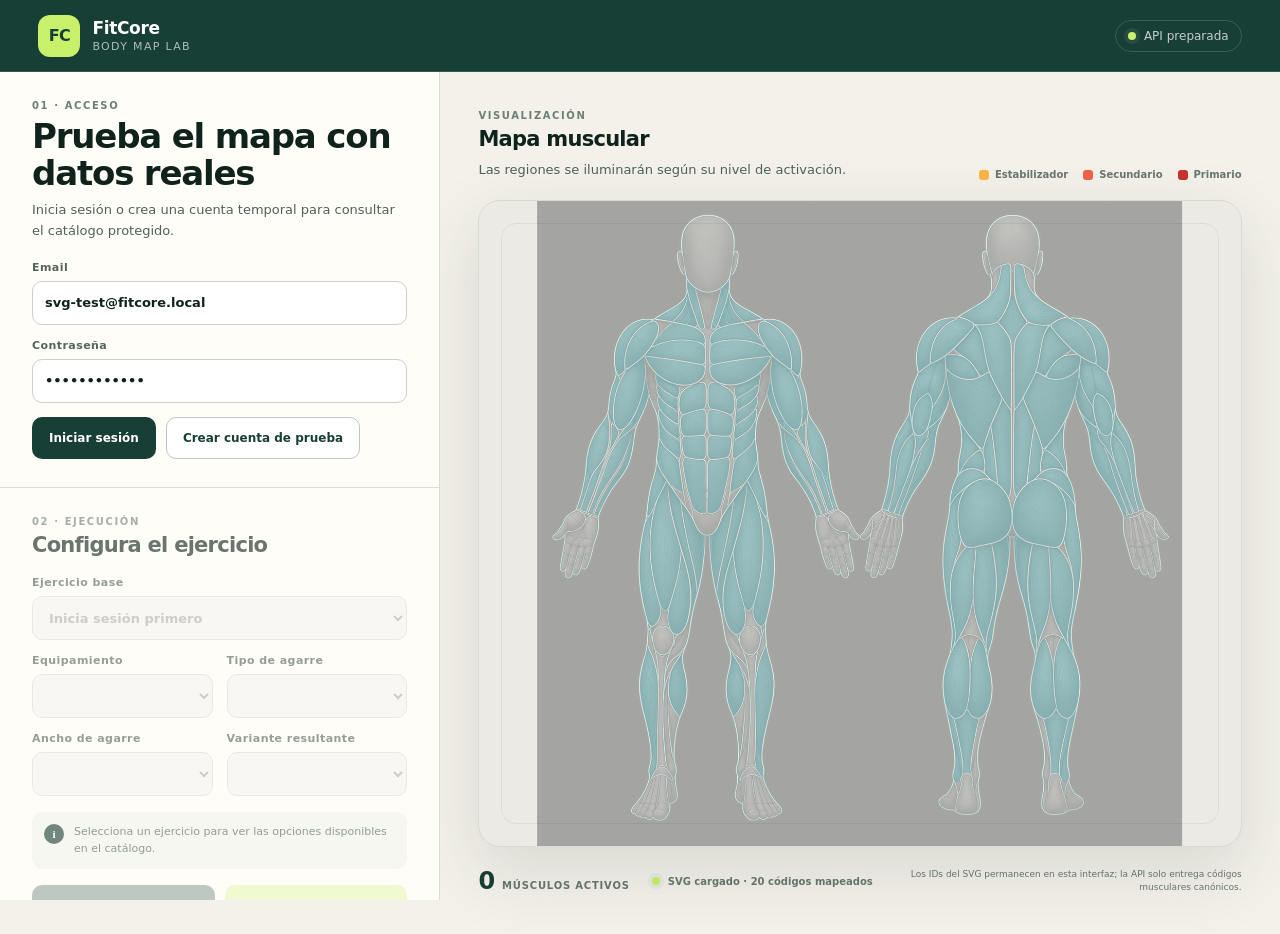
==== src/main/resources/static/body-map-demo/index.html @ 1ce8ceb6 "feat: add interactive body map demo" ====
<!doctype html>
<html lang="es">
<head>
    <meta charset="utf-8">
    <meta name="viewport" content="width=device-width, initial-scale=1">
    <meta name="description" content="Laboratorio visual del mapa muscular de FitCore">
    <title>FitCore · Body Map Lab</title>
    <link rel="stylesheet" href="./styles.css">
</head>
<body>
<header class="topbar">
    <a class="brand" href="#" aria-label="FitCore Body Map Lab">
        <span class="brand-mark">FC</span>
        <span><strong>FitCore</strong><small>Body Map Lab</small></span>
    </a>
    <div class="api-status" id="api-status" data-state="idle">
        <span class="status-dot"></span><span id="api-status-text">Conectando con la API</span>
    </div>
</header>

<main class="workspace">
    <aside class="control-panel" aria-label="Configuración de la prueba">
        <section class="panel-section auth-section">
            <div class="section-heading">
                <span class="eyebrow">01 · Acceso</span>
                <h1>Prueba el mapa con datos reales</h1>
                <p>Inicia sesión o crea una cuenta temporal para consultar el catálogo protegido.</p>
            </div>
            <div class="auth-form" id="auth-form">
                <label>Email<input id="email" type="email" value="svg-test@fitcore.local" autocomplete="email"></label>
                <label>Contraseña<input id="password" type="password" value="TestPass123!" autocomplete="current-password"></label>
                <div class="button-row">
                    <button class="button button-primary" id="login-button" type="button">Iniciar sesión</button>
                    <button class="button button-secondary" id="register-button" type="button">Crear cuenta de prueba</button>
                </div>
            </div>
            <div class="signed-user" id="signed-user" hidden>
                <span class="user-avatar" id="user-avatar">ST</span>
                <span><strong id="user-email"></strong><small>Sesión JWT activa</small></span>
                <button class="text-button" id="logout-button" type="button">Salir</button>
            </div>
        </section>

        <section class="panel-section selection-section" id="selection-section" aria-disabled="true">
            <div class="section-heading compact">
                <span class="eyebrow">02 · Ejecución</span>
                <h2>Configura el ejercicio</h2>
            </div>
            <div class="field-grid">
                <label class="field-full">Ejercicio base
                    <select id="exercise-select" disabled><option>Inicia sesión primero</option></select>
                </label>
                <label>Equipamiento
                    <select id="equipment-select" disabled></select>
                </label>
                <label>Tipo de agarre
                    <select id="grip-type-select" disabled></select>
                </label>
                <label>Ancho de agarre
                    <select id="grip-width-select" disabled></select>
                </label>
                <label>Variante resultante
                    <select id="variant-select" disabled></select>
                </label>
            </div>
            <div class="variant-summary" id="variant-summary">
                <span class="summary-icon">i</span>
                <p>Selecciona un ejercicio para ver las opciones disponibles en el catálogo.</p>
            </div>
            <div class="button-row action-row">
                <button class="button button-primary" id="preview-button" type="button" disabled>Previsualizar</button>
                <button class="button button-accent" id="add-button" type="button" disabled>Añadir a sesión</button>
            </div>
        </section>

        <section class="panel-section session-section">
            <div class="section-heading compact session-heading">
                <div><span class="eyebrow">03 · Sesión</span><h2>Ejercicios realizados</h2></div>
                <button class="text-button" id="clear-button" type="button">Limpiar</button>
            </div>
            <div class="session-list" id="session-list">
                <div class="empty-state"><span>0</span><p>Añade ejercicios para combinar sus activaciones.</p></div>
            </div>
        </section>
    </aside>

    <section class="map-panel" aria-label="Mapa muscular">
        <div class="map-toolbar">
            <div>
                <span class="eyebrow">Visualización</span>
                <h2 id="map-title">Mapa muscular</h2>
                <p id="map-subtitle">Las regiones se iluminarán según su nivel de activación.</p>
            </div>
            <div class="legend" aria-label="Leyenda de activación">
                <span><i class="legend-swatch stabilizer"></i>Estabilizador</span>
                <span><i class="legend-swatch secondary"></i>Secundario</span>
                <span><i class="legend-swatch primary"></i>Primario</span>
            </div>
        </div>

        <div class="map-stage" id="body-map-stage" aria-live="polite">
            <div class="map-loading" id="map-loading"><span class="loader"></span><p>Cargando anatomía…</p></div>
        </div>

        <footer class="map-footer">
            <div class="activation-count"><strong id="active-count">0</strong><span>músculos activos</span></div>
            <div class="diagnostic" id="diagnostic"><span class="status-dot"></span><span>Esperando selección</span></div>
            <p>Los IDs del SVG permanecen en esta interfaz; la API solo entrega códigos musculares canónicos.</p>
        </footer>
    </section>
</main>

<div class="toast-region" id="toast-region" aria-live="polite"></div>
<script src="./app.js" defer></script>
</body>
</html>
---- src/main/resources/static/body-map-demo/styles.css ----
:root {
    --ink: #10221c;
    --ink-soft: #50615a;
    --paper: #f3f1ea;
    --surface: #fffdf8;
    --line: #dcded5;
    --forest: #173f35;
    --mint: #dcece4;
    --lime: #c9f06b;
    --amber: #ffb44a;
    --coral: #ee6548;
    --red: #c9322e;
    --shadow: 0 24px 70px rgba(30, 49, 42, .13);
    font-family: Inter, ui-sans-serif, system-ui, -apple-system, BlinkMacSystemFont, "Segoe UI", sans-serif;
    color: var(--ink);
    background: var(--paper);
}

* { box-sizing: border-box; }
body { margin: 0; min-width: 320px; min-height: 100vh; background: var(--paper); }
button, input, select { font: inherit; }
button, select { cursor: pointer; }
button:focus-visible, input:focus-visible, select:focus-visible { outline: 3px solid rgba(201, 240, 107, .75); outline-offset: 2px; }

.topbar {
    min-height: 72px; display: flex; align-items: center; justify-content: space-between;
    padding: 12px clamp(18px, 3vw, 44px); background: var(--forest); color: white;
    border-bottom: 1px solid rgba(255,255,255,.12);
}
.brand { display: inline-flex; align-items: center; gap: 12px; color: inherit; text-decoration: none; }
.brand-mark { display: grid; place-items: center; width: 42px; height: 42px; border-radius: 12px; background: var(--lime); color: var(--forest); font-weight: 900; letter-spacing: -.05em; }
.brand strong, .brand small { display: block; }
.brand strong { font-size: 17px; letter-spacing: -.02em; }
.brand small { margin-top: 2px; color: rgba(255,255,255,.65); font-size: 11px; letter-spacing: .12em; text-transform: uppercase; }
.api-status { display: flex; gap: 8px; align-items: center; padding: 8px 12px; border: 1px solid rgba(255,255,255,.15); border-radius: 999px; font-size: 12px; color: rgba(255,255,255,.75); }
.status-dot { width: 8px; height: 8px; border-radius: 50%; background: #a6afa9; box-shadow: 0 0 0 4px rgba(166,175,169,.12); }
.api-status[data-state="ok"] .status-dot, .diagnostic[data-state="ok"] .status-dot { background: var(--lime); }
.api-status[data-state="error"] .status-dot, .diagnostic[data-state="error"] .status-dot { background: var(--coral); }

.workspace { display: grid; grid-template-columns: minmax(360px, 440px) 1fr; min-height: calc(100vh - 72px); }
.control-panel { border-right: 1px solid var(--line); background: var(--surface); overflow-y: auto; max-height: calc(100vh - 72px); }
.panel-section { padding: 28px 32px; border-bottom: 1px solid var(--line); }
.panel-section[aria-disabled="true"] { opacity: .62; }
.eyebrow { display: block; margin-bottom: 7px; color: #6e7e76; font-size: 10px; font-weight: 800; letter-spacing: .16em; text-transform: uppercase; }
.section-heading h1, .section-heading h2, .map-toolbar h2 { margin: 0; letter-spacing: -.035em; line-height: 1.08; }
.section-heading h1 { font-size: clamp(25px, 3vw, 34px); }
.section-heading h2, .map-toolbar h2 { font-size: 21px; }
.section-heading p, .map-toolbar p { margin: 9px 0 0; color: var(--ink-soft); font-size: 13px; line-height: 1.55; }
.section-heading.compact { margin-bottom: 18px; }

.auth-form, .field-grid { display: grid; grid-template-columns: 1fr 1fr; gap: 14px; margin-top: 20px; }
.auth-form label:first-child, .auth-form label:nth-child(2), .auth-form .button-row, .field-full { grid-column: 1 / -1; }
label { display: grid; gap: 7px; color: #53645d; font-size: 11px; font-weight: 750; letter-spacing: .04em; }
input, select { width: 100%; height: 44px; padding: 0 12px; border: 1px solid #ccd1c9; border-radius: 10px; background: #fff; color: var(--ink); font-size: 13px; transition: border-color .18s, box-shadow .18s; }
input:hover, select:hover { border-color: #97a49e; }
input:focus, select:focus { border-color: var(--forest); box-shadow: 0 0 0 3px rgba(23,63,53,.09); outline: 0; }
select:disabled, input:disabled { cursor: not-allowed; background: #f1f1ed; color: #8b938f; }
.button-row { display: flex; gap: 10px; flex-wrap: wrap; }
.button { min-height: 42px; padding: 0 16px; border-radius: 10px; border: 1px solid transparent; font-size: 12px; font-weight: 800; transition: transform .18s, background .18s, border-color .18s; }
.button:hover:not(:disabled) { transform: translateY(-1px); }
.button:disabled { opacity: .45; cursor: not-allowed; }
.button-primary { background: var(--forest); color: white; }
.button-secondary { background: white; color: var(--forest); border-color: #bdc8c2; }
.button-accent { background: var(--lime); color: var(--forest); }
.action-row .button { flex: 1; }
.text-button { border: 0; background: transparent; color: #687871; font-size: 11px; font-weight: 800; padding: 5px; }
.text-button:hover { color: var(--red); }

.signed-user { align-items: center; gap: 11px; margin-top: 20px; padding: 12px; border-radius: 12px; background: var(--mint); }
.signed-user:not([hidden]) { display: flex; }
.user-avatar { display: grid; place-items: center; width: 36px; height: 36px; border-radius: 50%; background: var(--forest); color: white; font-size: 11px; font-weight: 900; }
.signed-user > span:nth-child(2) { min-width: 0; flex: 1; }
.signed-user strong, .signed-user small { display: block; overflow: hidden; text-overflow: ellipsis; white-space: nowrap; }
.signed-user strong { font-size: 12px; }.signed-user small { margin-top: 2px; color: #61736b; font-size: 10px; }

.variant-summary { display: flex; gap: 10px; margin: 16px 0; padding: 12px; background: #f2f4ee; border-radius: 11px; color: var(--ink-soft); }
.summary-icon { display: grid; place-items: center; flex: 0 0 20px; height: 20px; border-radius: 50%; background: var(--forest); color: white; font: 800 11px/1 serif; }
.variant-summary p { margin: 0; font-size: 11px; line-height: 1.5; }
.session-heading { display: flex; align-items: flex-end; justify-content: space-between; }
.session-list { display: grid; gap: 8px; }
.empty-state { display: flex; align-items: center; gap: 12px; color: #7d8983; }
.empty-state span { display: grid; place-items: center; width: 34px; height: 34px; border: 1px dashed #abb4af; border-radius: 9px; font-weight: 800; }
.empty-state p { margin: 0; font-size: 11px; line-height: 1.4; }
.session-item { display: grid; grid-template-columns: 30px 1fr auto; align-items: center; gap: 10px; padding: 10px; border: 1px solid var(--line); border-radius: 11px; background: white; }
.session-index { display: grid; place-items: center; width: 28px; height: 28px; border-radius: 8px; background: var(--mint); font-size: 10px; font-weight: 900; }
.session-item strong, .session-item small { display: block; }
.session-item strong { font-size: 11px; }.session-item small { margin-top: 3px; color: #74817b; font-size: 9px; }
.remove-button { width: 26px; height: 26px; border: 0; border-radius: 8px; background: #f5eee9; color: #a14a38; font-weight: 900; }

.map-panel { min-width: 0; padding: clamp(22px, 3vw, 42px); display: grid; grid-template-rows: auto minmax(480px, 1fr) auto; gap: 20px; overflow: hidden; }
.map-toolbar { display: flex; align-items: flex-end; justify-content: space-between; gap: 28px; }
.legend { display: flex; gap: 15px; flex-wrap: wrap; justify-content: flex-end; }
.legend span { display: inline-flex; align-items: center; gap: 6px; color: #68766f; font-size: 10px; font-weight: 700; }
.legend-swatch { width: 10px; height: 10px; border-radius: 3px; }.legend-swatch.stabilizer { background: var(--amber); }.legend-swatch.secondary { background: var(--coral); }.legend-swatch.primary { background: var(--red); }
.map-stage { position: relative; min-height: 500px; overflow: hidden; border: 1px solid #d7dcd4; border-radius: 22px; background: #ebeae4; box-shadow: var(--shadow); }
.map-stage::before { content: ""; position: absolute; inset: 22px; border: 1px solid rgba(23,63,53,.07); border-radius: 15px; pointer-events: none; z-index: 2; }
.map-stage svg { display: block; width: 100%; height: 100%; max-height: calc(100vh - 255px); min-height: 500px; }
.map-stage svg [data-fitcore-muscle] { transition: fill .35s ease, opacity .35s ease, filter .35s ease; fill: var(--muscle-color) !important; opacity: .94 !important; filter: drop-shadow(0 0 5px color-mix(in srgb, var(--muscle-color), transparent 45%)); }
.map-stage svg [data-fitcore-level="1"] { --muscle-color: var(--amber); }
.map-stage svg [data-fitcore-level="2"] { --muscle-color: var(--coral); }
.map-stage svg [data-fitcore-level="3"] { --muscle-color: var(--red); }
.map-loading { position: absolute; inset: 0; z-index: 5; display: grid; place-content: center; justify-items: center; color: #68766f; font-size: 12px; background: #ebeae4; }
.loader { width: 34px; height: 34px; border: 3px solid #cbd0ca; border-top-color: var(--forest); border-radius: 50%; animation: spin .8s linear infinite; }
@keyframes spin { to { transform: rotate(360deg); } }
.map-footer { display: grid; grid-template-columns: auto auto 1fr; align-items: center; gap: 22px; color: #68766f; }
.activation-count { display: flex; align-items: baseline; gap: 7px; }.activation-count strong { font-size: 24px; color: var(--forest); }.activation-count span { font-size: 10px; font-weight: 800; text-transform: uppercase; letter-spacing: .08em; }
.diagnostic { display: flex; align-items: center; gap: 8px; font-size: 10px; font-weight: 700; }
.map-footer p { margin: 0; text-align: right; font-size: 9px; line-height: 1.45; }
.toast-region { position: fixed; right: 22px; bottom: 22px; z-index: 20; display: grid; gap: 8px; }
.toast { max-width: 340px; padding: 12px 14px; border-radius: 11px; background: var(--forest); color: white; box-shadow: var(--shadow); font-size: 11px; animation: toast-in .2s ease-out; }
.toast.error { background: #8f352b; }
@keyframes toast-in { from { opacity: 0; transform: translateY(8px); } }

@media (max-width: 980px) {
    .workspace { grid-template-columns: 1fr; }
    .control-panel { max-height: none; border-right: 0; }
    .map-panel { min-height: 760px; }
    .map-stage svg { max-height: 650px; }
}
@media (max-width: 600px) {
    .topbar { min-height: 64px; }.api-status { padding: 7px; }.api-status span:last-child { display: none; }
    .panel-section, .map-panel { padding: 22px 18px; }
    .auth-form, .field-grid { grid-template-columns: 1fr; }.field-full { grid-column: auto; }
    .map-toolbar { align-items: flex-start; flex-direction: column; }.legend { justify-content: flex-start; }
    .map-footer { grid-template-columns: 1fr 1fr; }.map-footer p { grid-column: 1 / -1; text-align: left; }
}
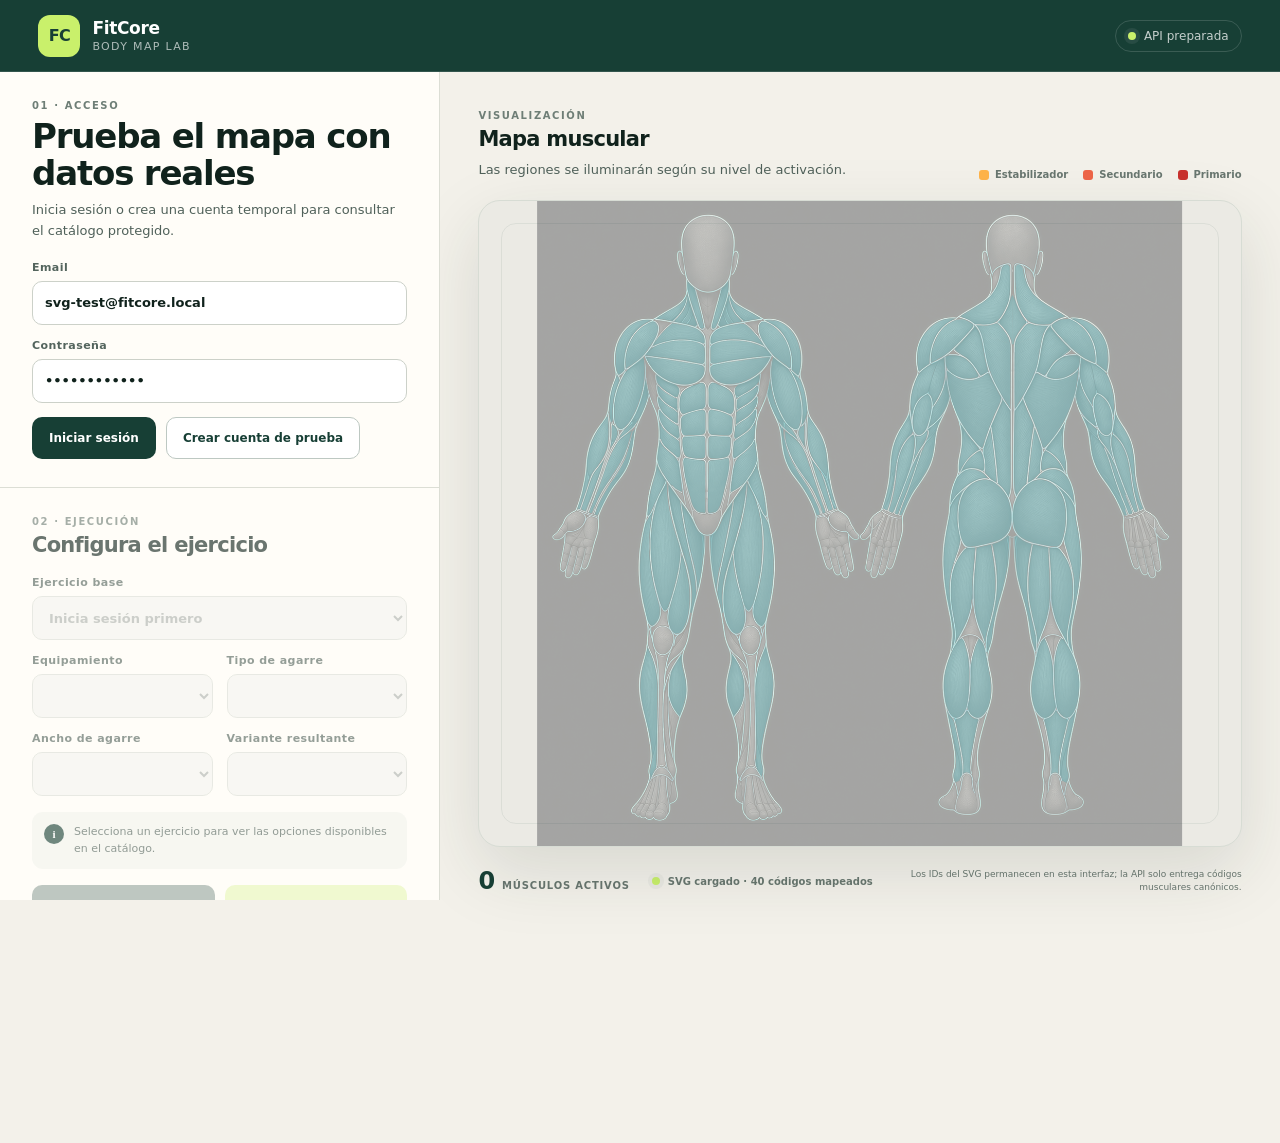
==== commit 7ccc9d3c: "feat: add session stabilizer display mode" ====
--- a/src/main/resources/static/body-map-demo/index.html
+++ b/src/main/resources/static/body-map-demo/index.html
@@ -81,6 +81,11 @@
             <div class="session-list" id="session-list">
                 <div class="empty-state"><span>0</span><p>Añade ejercicios para combinar sus activaciones.</p></div>
             </div>
+            <label class="session-toggle">
+                <input id="session-stabilizers" type="checkbox">
+                <span class="toggle-track" aria-hidden="true"></span>
+                <span><strong>Mostrar estabilizadores</strong><small>Ocultos por defecto en el resumen de sesión</small></span>
+            </label>
         </section>
     </aside>
 
--- a/src/main/resources/static/body-map-demo/styles.css
+++ b/src/main/resources/static/body-map-demo/styles.css
@@ -77,6 +77,16 @@
 .summary-icon { display: grid; place-items: center; flex: 0 0 20px; height: 20px; border-radius: 50%; background: var(--forest); color: white; font: 800 11px/1 serif; }
 .variant-summary p { margin: 0; font-size: 11px; line-height: 1.5; }
 .session-heading { display: flex; align-items: flex-end; justify-content: space-between; }
+.session-toggle { margin-top: 16px; padding: 13px 14px; border: 1px solid var(--line); border-radius: 14px; display: flex; align-items: center; gap: 11px; cursor: pointer; background: #f8faf7; }
+.session-toggle input { position: absolute; opacity: 0; pointer-events: none; }
+.session-toggle > span:last-child { display: grid; gap: 2px; }
+.session-toggle strong { font-size: 12px; }
+.session-toggle small { color: var(--ink-soft); font-size: 10px; }
+.toggle-track { position: relative; width: 35px; height: 20px; flex: 0 0 35px; border-radius: 999px; background: #c9d0cc; transition: .2s ease; }
+.toggle-track::after { content: ''; position: absolute; width: 14px; height: 14px; left: 3px; top: 3px; border-radius: 50%; background: white; box-shadow: 0 1px 3px #0003; transition: .2s ease; }
+.session-toggle input:checked + .toggle-track { background: var(--forest); }
+.session-toggle input:checked + .toggle-track::after { transform: translateX(15px); }
+.session-toggle input:focus-visible + .toggle-track { outline: 3px solid color-mix(in srgb, var(--lime), transparent 35%); outline-offset: 2px; }
 .session-list { display: grid; gap: 8px; }
 .empty-state { display: flex; align-items: center; gap: 12px; color: #7d8983; }
 .empty-state span { display: grid; place-items: center; width: 34px; height: 34px; border: 1px dashed #abb4af; border-radius: 9px; font-weight: 800; }
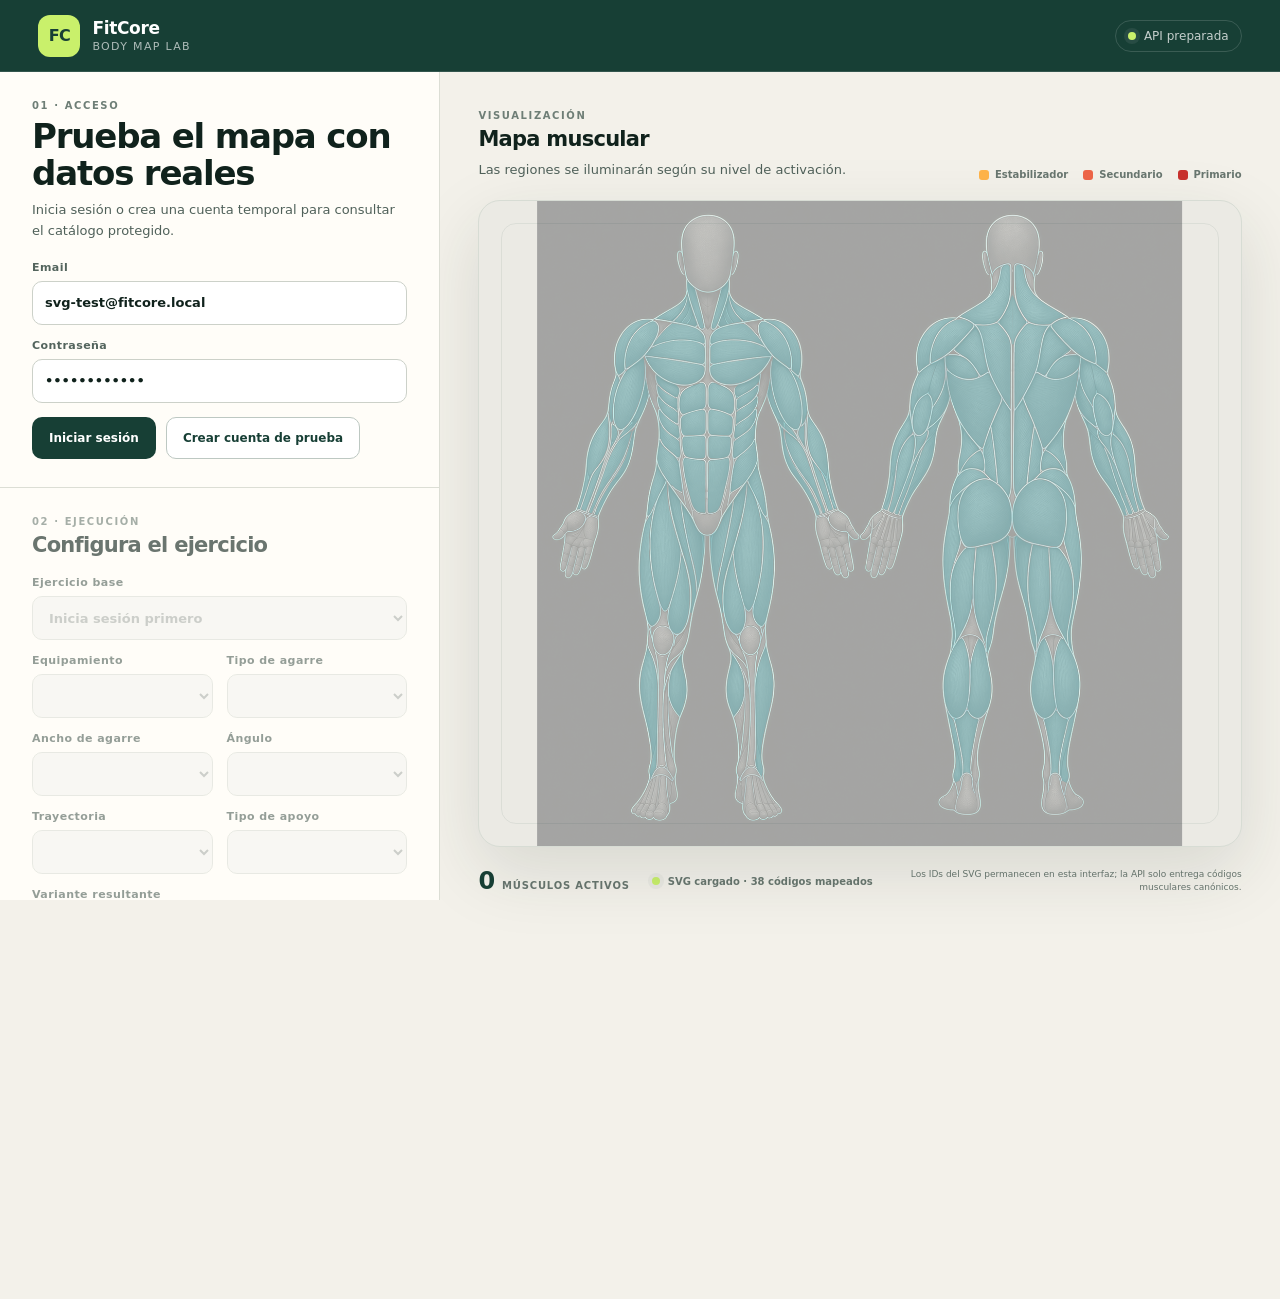
==== commit 2ee70dd4: "fix: align body map demo with canonical muscle codes" ====
--- a/src/main/resources/static/body-map-demo/index.html
+++ b/src/main/resources/static/body-map-demo/index.html
@@ -59,7 +59,16 @@
                 <label>Ancho de agarre
                     <select id="grip-width-select" disabled></select>
                 </label>
-                <label>Variante resultante
+                <label>Ángulo
+                    <select id="bench-angle-select" disabled></select>
+                </label>
+                <label>Trayectoria
+                    <select id="trajectory-select" disabled></select>
+                </label>
+                <label>Tipo de apoyo
+                    <select id="support-type-select" disabled></select>
+                </label>
+                <label class="field-full">Variante resultante
                     <select id="variant-select" disabled></select>
                 </label>
             </div>
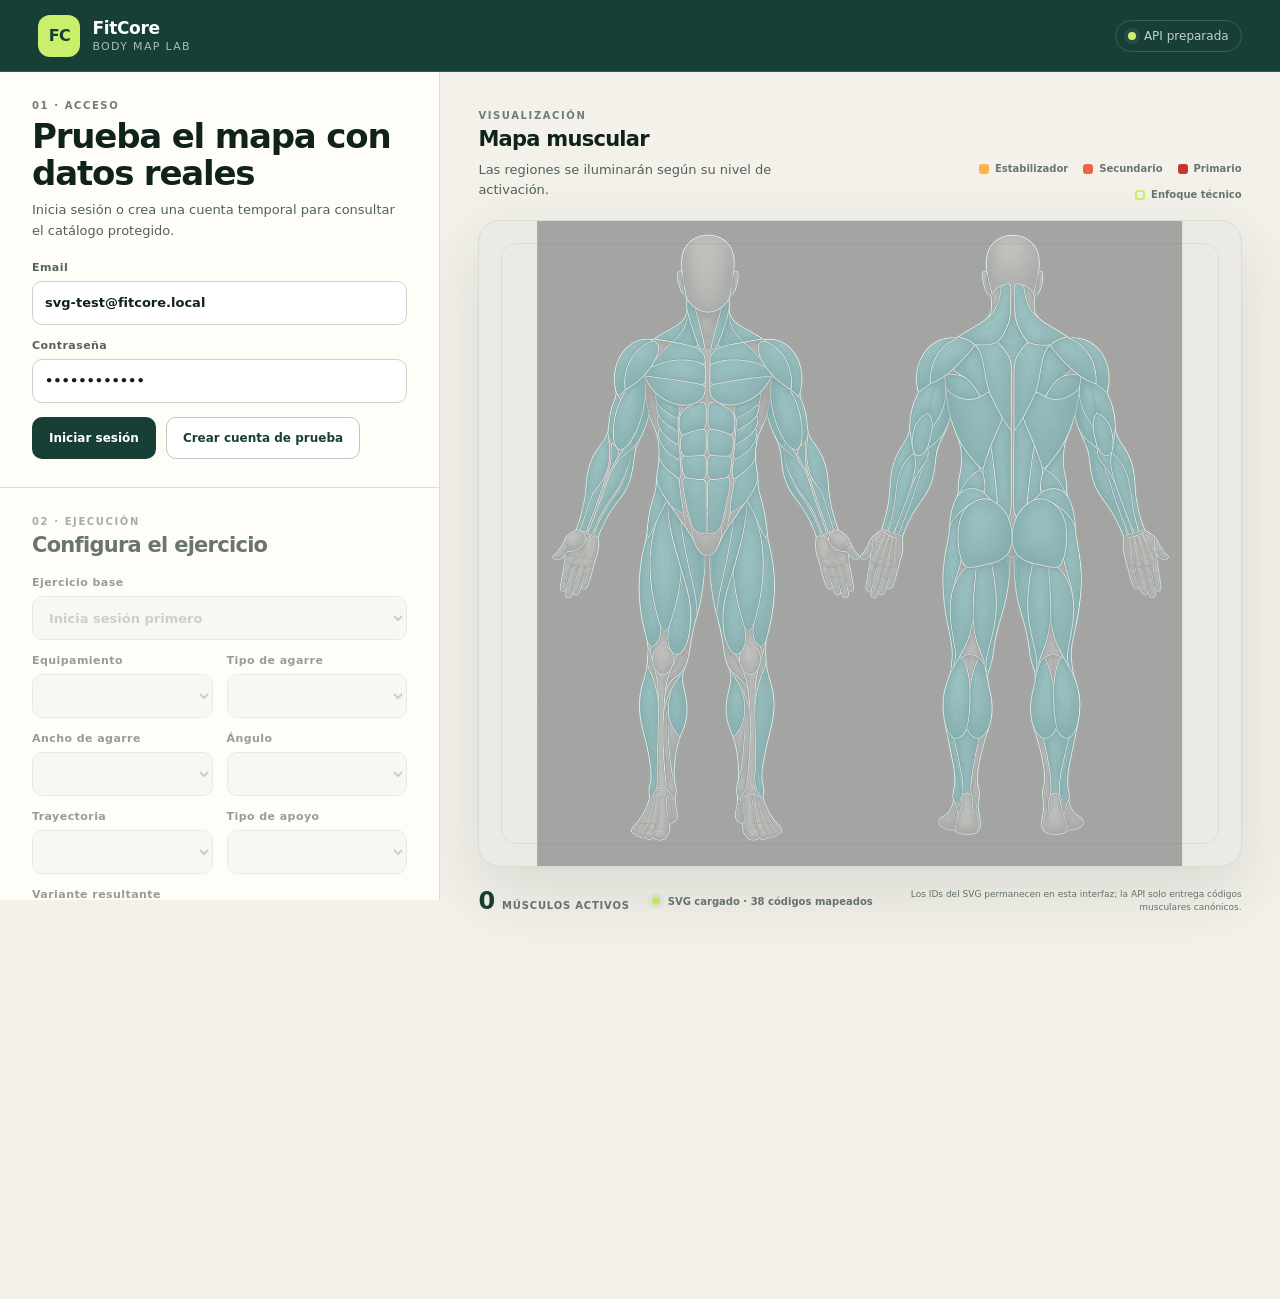
==== commit ba5ed60f: "fix: show pull-up technical focus in body map" ====
--- a/src/main/resources/static/body-map-demo/index.html
+++ b/src/main/resources/static/body-map-demo/index.html
@@ -109,6 +109,7 @@
                 <span><i class="legend-swatch stabilizer"></i>Estabilizador</span>
                 <span><i class="legend-swatch secondary"></i>Secundario</span>
                 <span><i class="legend-swatch primary"></i>Primario</span>
+                <span><i class="legend-swatch focus"></i>Enfoque técnico</span>
             </div>
         </div>
 
--- a/src/main/resources/static/body-map-demo/styles.css
+++ b/src/main/resources/static/body-map-demo/styles.css
@@ -36,6 +36,7 @@
 .status-dot { width: 8px; height: 8px; border-radius: 50%; background: #a6afa9; box-shadow: 0 0 0 4px rgba(166,175,169,.12); }
 .api-status[data-state="ok"] .status-dot, .diagnostic[data-state="ok"] .status-dot { background: var(--lime); }
 .api-status[data-state="error"] .status-dot, .diagnostic[data-state="error"] .status-dot { background: var(--coral); }
+.diagnostic[data-state="warning"] .status-dot { background: var(--amber); }
 
 .workspace { display: grid; grid-template-columns: minmax(360px, 440px) 1fr; min-height: calc(100vh - 72px); }
 .control-panel { border-right: 1px solid var(--line); background: var(--surface); overflow-y: auto; max-height: calc(100vh - 72px); }
@@ -76,6 +77,7 @@
 .variant-summary { display: flex; gap: 10px; margin: 16px 0; padding: 12px; background: #f2f4ee; border-radius: 11px; color: var(--ink-soft); }
 .summary-icon { display: grid; place-items: center; flex: 0 0 20px; height: 20px; border-radius: 50%; background: var(--forest); color: white; font: 800 11px/1 serif; }
 .variant-summary p { margin: 0; font-size: 11px; line-height: 1.5; }
+.variant-summary small { display: block; margin-top: 4px; color: #61736b; }
 .session-heading { display: flex; align-items: flex-end; justify-content: space-between; }
 .session-toggle { margin-top: 16px; padding: 13px 14px; border: 1px solid var(--line); border-radius: 14px; display: flex; align-items: center; gap: 11px; cursor: pointer; background: #f8faf7; }
 .session-toggle input { position: absolute; opacity: 0; pointer-events: none; }
@@ -101,7 +103,7 @@
 .map-toolbar { display: flex; align-items: flex-end; justify-content: space-between; gap: 28px; }
 .legend { display: flex; gap: 15px; flex-wrap: wrap; justify-content: flex-end; }
 .legend span { display: inline-flex; align-items: center; gap: 6px; color: #68766f; font-size: 10px; font-weight: 700; }
-.legend-swatch { width: 10px; height: 10px; border-radius: 3px; }.legend-swatch.stabilizer { background: var(--amber); }.legend-swatch.secondary { background: var(--coral); }.legend-swatch.primary { background: var(--red); }
+.legend-swatch { width: 10px; height: 10px; border-radius: 3px; }.legend-swatch.stabilizer { background: var(--amber); }.legend-swatch.secondary { background: var(--coral); }.legend-swatch.primary { background: var(--red); }.legend-swatch.focus { background: transparent; border: 2px solid var(--lime); }
 .map-stage { position: relative; min-height: 500px; overflow: hidden; border: 1px solid #d7dcd4; border-radius: 22px; background: #ebeae4; box-shadow: var(--shadow); }
 .map-stage::before { content: ""; position: absolute; inset: 22px; border: 1px solid rgba(23,63,53,.07); border-radius: 15px; pointer-events: none; z-index: 2; }
 .map-stage svg { display: block; width: 100%; height: 100%; max-height: calc(100vh - 255px); min-height: 500px; }
@@ -109,6 +111,8 @@
 .map-stage svg [data-fitcore-level="1"] { --muscle-color: var(--amber); }
 .map-stage svg [data-fitcore-level="2"] { --muscle-color: var(--coral); }
 .map-stage svg [data-fitcore-level="3"] { --muscle-color: var(--red); }
+.map-stage svg [data-fitcore-focus="secondary"] { stroke: #fff1bd !important; stroke-width: 1.4px !important; vector-effect: non-scaling-stroke; }
+.map-stage svg [data-fitcore-focus="primary"] { stroke: var(--lime) !important; stroke-width: 2px !important; vector-effect: non-scaling-stroke; filter: drop-shadow(0 0 7px rgba(190, 242, 92, .9)); }
 .map-loading { position: absolute; inset: 0; z-index: 5; display: grid; place-content: center; justify-items: center; color: #68766f; font-size: 12px; background: #ebeae4; }
 .loader { width: 34px; height: 34px; border: 3px solid #cbd0ca; border-top-color: var(--forest); border-radius: 50%; animation: spin .8s linear infinite; }
 @keyframes spin { to { transform: rotate(360deg); } }
